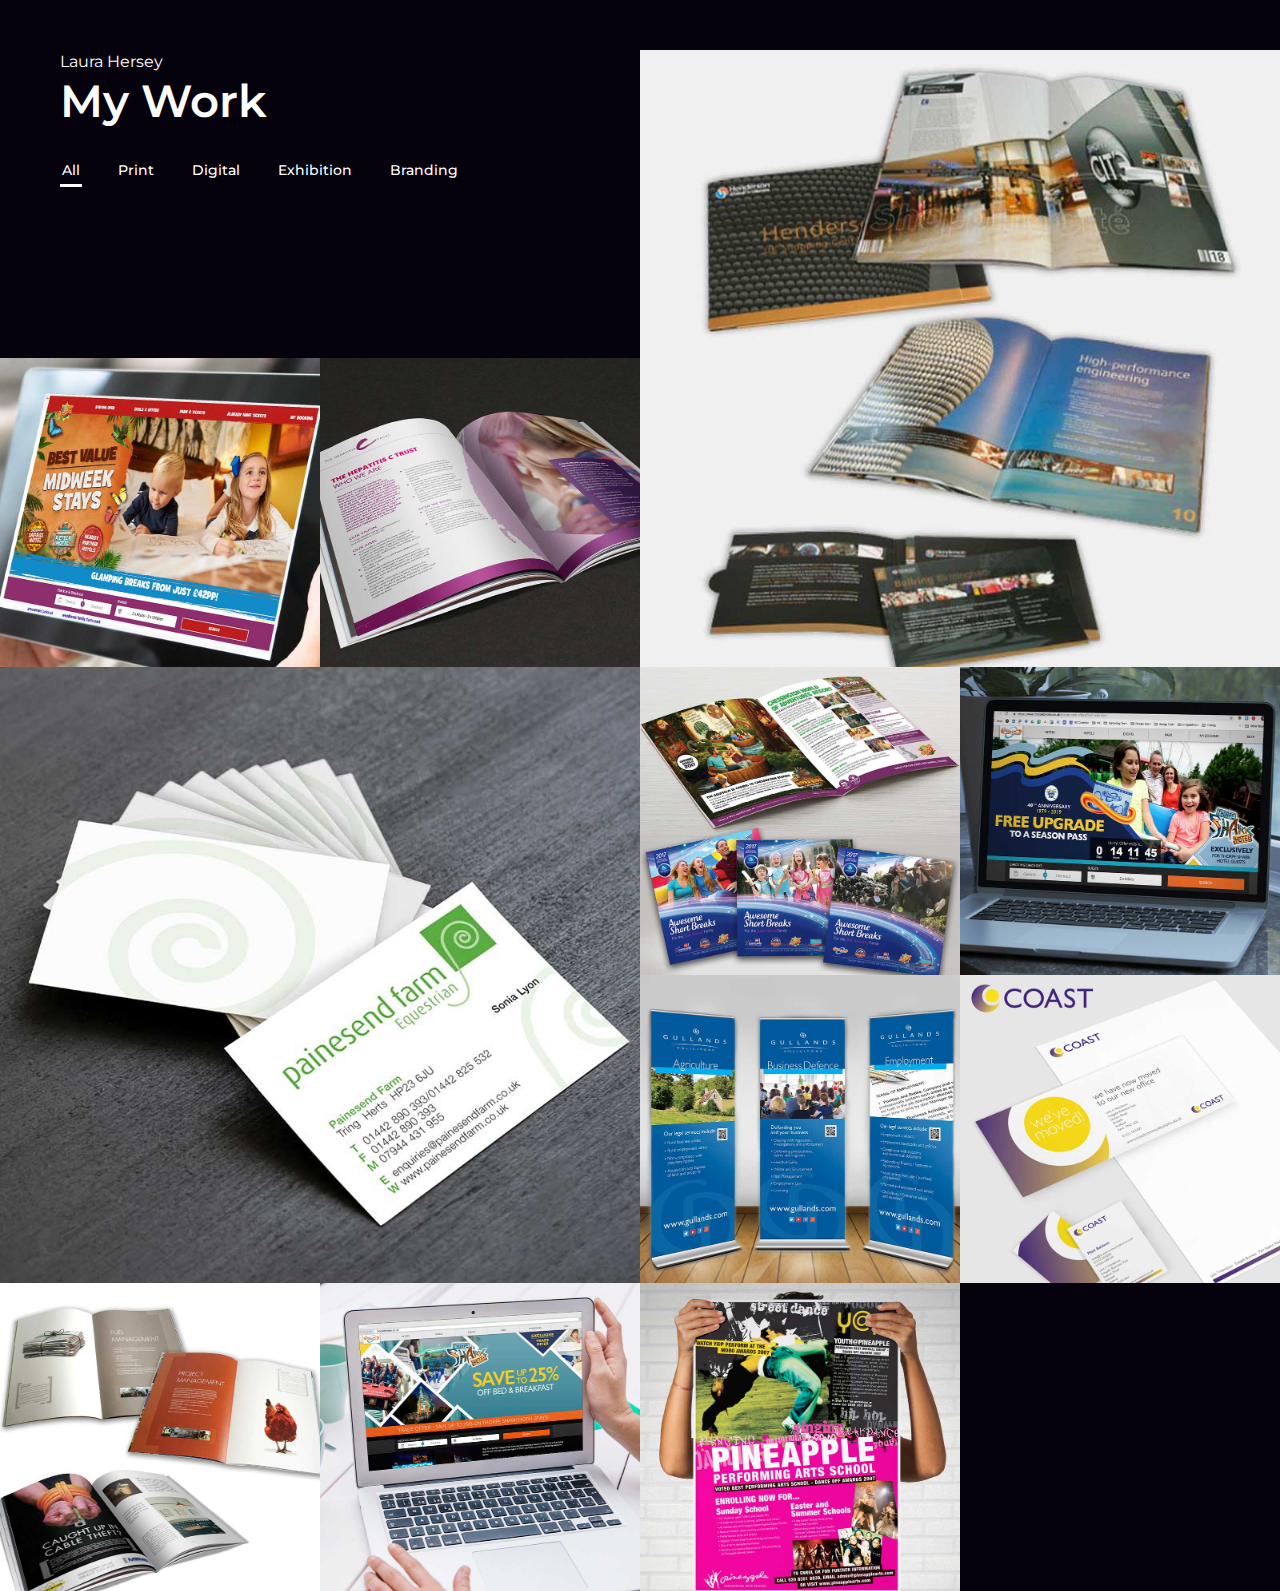
==== index.html @ e5aa2556 "Tidy" ====
<html lang="en">
  <head>
    <title>Laura Hersey</title>
    <meta charset="UTF-8">
    <meta name="description" content="Laura Hersey Porfolio HTML Template">
    <meta name="keywords" content="laura hersey, porfolio, html">
    <meta name="viewport" content="width=device-width, initial-scale=1.0">

    <link href="img/favicon.ico" rel="shortcut icon">

    <link href="https://fonts.googleapis.com/css?family=Montserrat:400,400i,500,500i,600,600i,700,700i" rel="stylesheet">

    <link rel="stylesheet" href="css/portfolio/bootstrap.min.css">
    <link rel="stylesheet" href="https://stackpath.bootstrapcdn.com/font-awesome/4.7.0/css/font-awesome.min.css">
    <link rel="stylesheet" href="css/portfolio/owl.carousel.min.css">
    <link rel="stylesheet" href="css/portfolio/fullpage.min.css">
    <link rel="stylesheet" href="css/portfolio/magnific-popup.css">

    <link rel="stylesheet" href="css/portfolio/style.css">
    <!--[if lt IE 9]>
        <script src="https://oss.maxcdn.com/html5shiv/3.7.2/html5shiv.min.js"></script>
        <script src="https://oss.maxcdn.com/respond/1.4.2/respond.min.js"></script>
      <![endif]-->
    <style type="text/css">
    @font-face {
      font-weight: 400;
      font-style:  normal;
      font-family: 'Inter-Loom';

      src: url('https://cdn.loom.com/assets/fonts/inter/Inter-UI-Regular.woff2') format('woff2');
    }
    @font-face {
      font-weight: 400;
      font-style:  italic;
      font-family: 'Inter-Loom';

      src: url('https://cdn.loom.com/assets/fonts/inter/Inter-UI-Italic.woff2') format('woff2');
    }

    @font-face {
      font-weight: 500;
      font-style:  normal;
      font-family: 'Inter-Loom';

      src: url('https://cdn.loom.com/assets/fonts/inter/Inter-UI-Medium.woff2') format('woff2');
    }
    @font-face {
      font-weight: 500;
      font-style:  italic;
      font-family: 'Inter-Loom';

      src: url('https://cdn.loom.com/assets/fonts/inter/Inter-UI-MediumItalic.woff2') format('woff2');
    }

    @font-face {
      font-weight: 700;
      font-style:  normal;
      font-family: 'Inter-Loom';

      src: url('https://cdn.loom.com/assets/fonts/inter/Inter-UI-Bold.woff2') format('woff2');
    }
    @font-face {
      font-weight: 700;
      font-style:  italic;
      font-family: 'Inter-Loom';

      src: url('https://cdn.loom.com/assets/fonts/inter/Inter-UI-BoldItalic.woff2') format('woff2');
    }

    @font-face {
      font-weight: 900;
      font-style:  normal;
      font-family: 'Inter-Loom';

      src: url('https://cdn.loom.com/assets/fonts/inter/Inter-UI-Black.woff2') format('woff2');
    }
    @font-face {
      font-weight: 900;
      font-style:  italic;
      font-family: 'Inter-Loom';

      src: url('https://cdn.loom.com/assets/fonts/inter/Inter-UI-BlackItalic.woff2') format('woff2');
    }</style>
  </head>
  <body class="home-page">
    <header class="header-section">
      <div class="header-warp">
      </div>
    </header>
  <section class="portfilio-page">
    <div class="portfolios-area" id="" style="min-height: 308.25px; position: relative; height: 1541.25px;">
      <div class="grid-sizer"></div>
      <div class="grid-item portfolio-item __big __wide" style="height: 308.25px; position: absolute; left: 0%; top: 0px;">
        <div class="portfolio-intro text-white">
          <span>Laura Hersey</span>
          <h2>My Work</h2>
            <ul class="portfolio-filter controls">
            <li class="control mixitup-control-active" data-filter="all">All</li>
            <li class="control" data-filter=".brochure">Print</li>
            <li class="control" data-filter=".digital">Digital</li>
            <li class="control" data-filter=".exhibition">Exhibition</li>
            <li class="control" data-filter=".branding">Branding</li>
          </ul>
        </div>
      </div>
      <span class="grid-item mix portfolio-item __big set-bg brochure" data-setbg="images/print-2.jpg" style="background-image: url('images/print-2.jpg'); height: 616.5px; position: absolute; left: 50%; top: 0px;"></span>
      <span class="grid-item mix portfolio-item set-bg digital" data-setbg="images/digital-1.jpg" style="background-image: url('images/digital-1.jpg'); height: 308.25px; position: absolute; left: 0%; top: 308.25px;"></span>
      <span class="grid-item mix portfolio-item set-bg print" data-setbg="images/print-4.jpg" style="background-image: url('images/print-4.jpg'); height: 308.25px; position: absolute; left: 25%; top: 308.25px;"></span>
      <span class="grid-item mix portfolio-item __big set-bg branding" data-setbg="images/branding-1.jpg" style="background-image: url('images/branding-1.jpg'); height: 616.5px; position: absolute; left: 0%; top: 616.5px;"></span>
      <span class="grid-item mix portfolio-item set-bg digital" data-setbg="images/digital-6.jpg" style="background-image: url('images/digital-6.jpg'); height: 308.25px; position: absolute; left: 25%; top: 1233px;"></span>
      <span class="grid-item mix portfolio-item set-bg brochure" data-setbg="images/print-1.jpg" style="background-image: url('images/print-1.jpg'); height: 308.25px; position: absolute; left: 50%; top: 616.5px;"></span>
      <span class="grid-item mix portfolio-item set-bg branding" data-setbg="images/branding-3.jpg" style="background-image: url('images/branding-3.jpg'); height: 308.25px; position: absolute; left: 75%; top: 924.75px;"></span>
      <span class="grid-item mix portfolio-item set-bg digital" data-setbg="images/digital-2.jpg" style="background-image: url('images/digital-2.jpg'); height: 308.25px; position: absolute; left: 75%; top: 616.5px;"></span>
      <span class="grid-item mix portfolio-item set-bg exhibition" data-setbg="images/exhibition-1.jpg" style="background-image: url('images/exhibition-1.jpg'); height: 308.25px; position: absolute; left: 50%; top: 924.75px;"></span>
      <span class="grid-item mix portfolio-item set-bg branding" data-setbg="images/branding-2.jpg" style="background-image: url('images/branding-2.jpg'); height: 308.25px; position: absolute; left: 75%; top: 924.75px;"></span>
      <span class="grid-item mix portfolio-item set-bg digital" data-setbg="images/digital-5.jpg" style="background-image: url('images/digital-5.jpg'); height: 308.25px; position: absolute; left: 25%; top: 1233px;"></span>
      <span class="grid-item mix portfolio-item set-bg brochure" data-setbg="images/print-3.jpg" style="background-image: url('images/print-3.jpg'); height: 308.25px; position: absolute; left: 0%; top: 1233px;"></span>
      <span class="grid-item mix portfolio-item set-bg digital" data-setbg="images/digital-3.jpg" style="background-image: url('images/digital-3.jpg'); height: 308.25px; position: absolute; left: 25%; top: 1233px;"></span>
      <span class="grid-item mix portfolio-item set-bg exhibition" data-setbg="images/exhibition-2.jpg" style="background-image: url('images/exhibition-2.jpg'); height: 308.25px; position: absolute; left: 50%; top: 1233px;"></span>
      <span class="grid-item mix portfolio-item set-bg digital" data-setbg="images/digital-4.jpg" style="background-image: url('images/digital-4.jpg'); height: 308.25px; position: absolute; left: 25%; top: 1233px;"></span>
    </div>
  </section>
  <script
    src="https://code.jquery.com/jquery-3.4.1.min.js"
    integrity="sha256-CSXorXvZcTkaix6Yvo6HppcZGetbYMGWSFlBw8HfCJo="
    crossorigin="anonymous"></script>
  <script src="js/portfolio/owl.carousel.min.js" type="text/javascript"></script>
  <script src="js/portfolio/mixitup.min.js" type="text/javascript"></script>
  <script src="js/portfolio/masonry.pkgd.min.js" type="text/javascript"></script>
  <script src="js/portfolio/fullpage.min.js" type="text/javascript"></script>
  <script src="js/portfolio/main.js" type="text/javascript"></script>
  </body>
</html>
---- css/portfolio/style.css ----
@font-face {
    font-family: bickhamscriptpro-regular;
    src: url(../fonts/BickhamScriptPro-Regular.woff) format("woff"),url(../fonts/BickhamScriptPro-Regular.woff2) format("woff2");
    font-weight: 400;
    font-style: normal
}

footer {
    background-color: #999999;
}

html,body {
    height: 100%;
    font-family: montserrat,sans-serif;
    -webkit-font-smoothing: antialiased;
    font-smoothing: antialiased
}

h1,h2,h3,h4,h5,h6 {
    margin: 0;
    color: #111;
    font-weight: 600
}

h1 {
    font-size: 70px
}

h2 {
    font-size: 36px
}

h3 {
    font-size: 30px
}

h4 {
    font-size: 24px
}

h5 {
    font-size: 18px
}

h6 {
    font-size: 16px
}

p {
    font-size: 14px;
    color: #585858;
    line-height: 2
}

img {
    max-width: 100%
}

input:focus,select:focus,button:focus,textarea:focus {
    outline: none
}

a:hover,a:focus {
    text-decoration: none;
    outline: none
}

ul,ol {
    padding: 0;
    margin: 0
}

.section-title {
    text-align: center
}

.section-title h2 {
    font-size: 36px
}

.sp-container {
    max-width: 1464px;
    margin: 0 auto;
    width: 100%
}

.set-bg {
    background-repeat: no-repeat;
    background-size: cover;
    background-position: top center
}

.spad {
    padding-top: 105px;
    padding-bottom: 105px
}

.text-white h1,.text-white h2,.text-white h3,.text-white h4,.text-white h5,.text-white h6,.text-white p,.text-white span,.text-white li,.text-white a {
    color: #fff
}

.site-btn {
    display: inline-block;
    border: none;
    font-size: 14px;
    font-weight: 600;
    min-width: 186px;
    text-transform: uppercase;
    background: 0 0;
    color: #fff;
    line-height: normal;
    cursor: pointer;
    text-align: center;
    position: relative
}

.site-btn:after,.site-btn:before {
    position: absolute;
    content: "";
    width: 15px;
    height: 14px
}

.site-btn:before {
    border-top: 2px solid #fff;
    border-left: 2px solid #fff;
    left: 0;
    top: 0
}

.site-btn:after {
    border-top: 2px solid #fff;
    border-right: 2px solid #fff;
    right: 0;
    top: 0
}

.site-btn span {
    display: block;
    padding: 23px 45px
}

.site-btn span:after,.site-btn span:before {
    position: absolute;
    content: "";
    width: 15px;
    height: 14px
}

.site-btn span:before {
    border-bottom: 2px solid #fff;
    border-left: 2px solid #fff;
    left: 0;
    bottom: 0
}

.site-btn span:after {
    border-bottom: 2px solid #fff;
    border-right: 2px solid #fff;
    right: 0;
    bottom: 0
}

.site-btn.sb-dark {
    color: #000
}

.site-btn.sb-dark:before {
    border-top: 2px solid #000;
    border-left: 2px solid #000
}

.site-btn.sb-dark:after {
    border-top: 2px solid #000;
    border-right: 2px solid #000
}

.site-btn.sb-dark span:before {
    border-bottom: 2px solid #000;
    border-left: 2px solid #000
}

.site-btn.sb-dark span:after {
    border-bottom: 2px solid #000;
    border-right: 2px solid #000
}

#preloder {
    position: fixed;
    width: 100%;
    height: 100%;
    top: 0;
    left: 0;
    z-index: 999999;
    background: #000
}

.loader {
    width: 40px;
    height: 40px;
    position: absolute;
    top: 50%;
    left: 50%;
    margin-top: -13px;
    margin-left: -13px;
    border-radius: 60px;
    animation: loader .8s linear infinite;
    -webkit-animation: loader .8s linear infinite
}

@keyframes loader {
    0% {
        -webkit-transform: rotate(0deg);
        transform: rotate(0deg);
        border: 4px solid #f44336;
        border-left-color: transparent
    }

    50% {
        -webkit-transform: rotate(180deg);
        transform: rotate(180deg);
        border: 4px solid #673ab7;
        border-left-color: transparent
    }

    100% {
        -webkit-transform: rotate(360deg);
        transform: rotate(360deg);
        border: 4px solid #f44336;
        border-left-color: transparent
    }
}

@-webkit-keyframes loader {
    0% {
        -webkit-transform: rotate(0deg);
        border: 4px solid #f44336;
        border-left-color: transparent
    }

    50% {
        -webkit-transform: rotate(180deg);
        border: 4px solid #673ab7;
        border-left-color: transparent
    }

    100% {
        -webkit-transform: rotate(360deg);
        border: 4px solid #f44336;
        border-left-color: transparent
    }
}

#fp-nav.fp-right {
    right: 100px
}

#fp-nav ul li {
    margin: 16px
}

#fp-nav ul li a span {
    width: 14px!important;
    height: 14px!important;
    background: 0 0;
    border: 1px solid #565656;
    margin: 0!important
}

#fp-nav ul li a.active span,#fp-nav ul li:hover a.active span {
    width: 14px;
    height: 14px;
    border: 1px solid #020202;
    background: #020202
}

.home-page.fp-viewing-0 #fp-nav {
    display: none!important
}

.home-page.fp-viewing-1 #fp-nav ul li a span,.home-page.fp-viewing-3 #fp-nav ul li a span {
    border: 1px solid #fff
}

.home-page.fp-viewing-1 #fp-nav ul li a.active span,.home-page.fp-viewing-1 #fp-nav ul li:hover a.active span,.home-page.fp-viewing-3 #fp-nav ul li a.active span,.home-page.fp-viewing-3 #fp-nav ul li:hover a.active span {
    border: 1px solid #fff;
    background: #fff
}

.home-page-two.fp-viewing-0 #fp-nav ul li a span,.home-page-two.fp-viewing-2 #fp-nav ul li a span {
    border: 1px solid #fff
}

.home-page-two.fp-viewing-0 #fp-nav ul li a.active span,.home-page-two.fp-viewing-0 #fp-nav ul li:hover a.active span,.home-page-two.fp-viewing-2 #fp-nav ul li a.active span,.home-page-two.fp-viewing-2 #fp-nav ul li:hover a.active span {
    border: 1px solid #fff;
    background: #fff
}

.header-section {
    position: absolute;
    width: 100%;
    left: 0;
    top: 0;
    padding: 0 15px;
    z-index: 999
}

.header-warp {
    padding-top: 35px;
    max-width: 1464px;
    margin: 0 auto
}

.site-logo {
    display: inline-block;
    float: left
}

.header-social {
    float: right
}

.header-social a {
    display: inline-block;
    color: #fff;
    margin-left: 35px;
    padding: 9px 0
}

.nav-switch {
    display: none
}

.main-menu {
    list-style: none;
    float: right;
    padding-right: 220px
}

.main-menu li {
    display: inline-block
}

.main-menu li a {
    display: block;
    font-size: 16px;
    color: #fff;
    margin-right: 60px;
    padding: 9px 0
}

.main-menu li:last-child a {
    margin-right: 0
}

.header-default-bg {
    padding-bottom: 27px;
    position: relative;
    overflow: hidden
}

.hs-item {
    height: 919px;
    display: -webkit-box;
    display: -ms-flexbox;
    display: flex;
    -webkit-box-align: center;
    -ms-flex-align: center;
    align-items: center;
    -webkit-box-pack: center;
    -ms-flex-pack: center;
    justify-content: center;
    text-align: center
}

.hs-item h1 {
    font-size: 36px;
    font-family: bickhamscriptpro-regular;
    font-weight: 400;
    line-height: .1
}

.hs-item h2 {
    font-size: 60px;
    margin-bottom: 40px
}

.hero-slider.owl-carousel .owl-nav {
    position: absolute;
    top: 50%;
    margin-top: -12px;
    right: 52px
}

.slide-num-holder {
    position: absolute;
    top: 50%;
    right: 101px;
    z-index: 99;
    color: #fff;
    font-weight: 500;
    margin-top: -10px;
    font-size: 16px
}

.down-sign {
    width: 60px;
    position: absolute;
    bottom: 37px;
    left: calc(50% - 30px);
    z-index: 99;
    text-align: center
}

.down-sign h6 {
    font-size: 10px;
    font-weight: 500;
    text-transform: uppercase;
    color: #fff;
    margin-bottom: 10px
}

.contact-link {
    position: absolute;
    left: 42px;
    bottom: 40px;
    z-index: 99
}

.contact-link:after {
    position: absolute;
    content: "";
    height: 135px;
    width: 1px;
    left: 50%;
    top: 50px;
    background: #fff
}

.contact-link p {
    font-size: 10px;
    text-transform: uppercase;
    color: #fff;
    font-weight: 500;
    -webkit-transform: rotate(90deg);
    transform: rotate(90deg);
    margin-bottom: 180px
}

.contact-link img {
    width: 71px;
    height: 71px;
    border-radius: 50%
}

.about-section {
    padding-left: 227px
}

.about-content-warp {
    max-width: 470px
}

.about-content-warp h2 {
    font-size: 48px;
    font-weight: 500;
    margin-bottom: 20px
}

.about-content-warp p {
    margin-bottom: 40px
}

.about-content-warp.text-white p {
    opacity: .5
}

.banner-section {
    background-color: #888888;
    padding: 111px 0
}

.banner-section h2 {
    display: inline-block;
    padding-bottom: 10px;
    padding-top: 8px;
    font-size: 30px;
    font-weight: 500;
    color: #fff;
    text-transform: uppercase;
    letter-spacing: 2px;
    border-bottom: 1px solid #fff
}

.footer-section {
    padding: 116px 0 130px
}

.footer-about {
    max-width: 470px
}

.footer-about img {
    margin-bottom: 35px
}

.footer-about p {
    color: #fff;
    opacity: .25
}

.footer-info {
    padding-top: 27px
}

.footer-info h6 {
    color: #fff;
    text-transform: uppercase;
    margin-bottom: 27px;
    font-weight: 500;
    letter-spacing: 3px
}

.footer-info ul {
    list-style: none
}

.footer-info ul li {
    color: #fff;
    opacity: .25;
    font-size: 14px;
    text-transform: uppercase;
    margin-bottom: 15px
}

.hero-section-2 {
    height: 920px;
    padding: 0 150px
}

.hero-content {
    max-width: 585px
}

.hero-content h2 {
    font-size: 60px;
    font-weight: 600;
    margin-bottom: 40px
}

.hero-content p {
    font-weight: 500;
    font-size: 14px;
    opacity: .5;
    margin-bottom: 55px
}

.testimonial-content {
    text-align: center;
    padding: 80px 15px
}

.testimonial-content h2 {
    font-size: 48px;
    font-weight: 500;
    margin-bottom: 55px
}

.testimonial-content p {
    font-size: 18px;
    color: #000;
    opacity: .5;
    font-style: italic;
    margin-bottom: 50px
}

.testimonial-content .testi-avatar {
    width: 58px;
    height: 58px;
    border-radius: 50%;
    margin-bottom: 30px
}

.testimonial-content h6 {
    font-size: 14px;
    font-style: italic;
    color: #000;
    margin-bottom: 100px
}

.testimonial-content h6 span {
    color: #a2a2a2
}

.sp-about-section {
    padding: 80px 15px
}

.sp-about-section .sp-about-content {
    margin-bottom: 110px
}

.sp-about-section .sp-about-content h2 {
    font-size: 48px;
    padding-top: 5px;
    margin-bottom: 40px
}

.sp-about-section .sp-about-content p {
    color: #fff;
    opacity: .5
}

.sp-about-section .sp-about-text {
    padding-top: 50px;
    padding-right: 50px;
    padding-left: 70px
}

.fact-item h2 {
    font-size: 72px;
    font-weight: 500;
    color: #fff
}

.fact-item p {
    font-size: 24px;
    color: #fff;
    line-height: normal
}

.portfilio-page {
    padding-top: 50px;
    background: #05020d;
    z-index: 1;
    position: relative
}

.portfolios-area {
    display: block
}

.portfolio-item {
    width: 25%;
    float: left
}

.portfolio-item.__big {
    width: 50%
}

.grid-sizer {
    width: 25%
}

.portfolio-intro {
    padding-left: 60px
}

.portfolio-intro h2 {
    font-size: 60px;
    font-weight: 600;
    margin-bottom: 85px
}

.portfolio-intro .portfolio-filter {
    list-style: none
}

.portfolio-intro .portfolio-filter li {
    display: inline-block;
    font-size: 14px;
    font-weight: 500;
    margin-right: 55px;
    padding: 0 2px 3px;
    cursor: pointer;
    margin-bottom: 20px
}

.portfolio-intro .portfolio-filter li.mixitup-control-active {
    border-bottom: 3px solid #fff
}

.portfolio-next-btn {
    display: -webkit-box;
    display: -ms-flexbox;
    display: flex;
    -webkit-box-pack: center;
    -ms-flex-pack: center;
    justify-content: center;
    -webkit-box-align: center;
    -ms-flex-align: center;
    align-items: center
}

.portfolio-next-btn h3 {
    font-weight: 500;
    color: #fff
}

.portfilio-single {
    height: 918px;
    padding: 270px 30px 0
}

.portfolio-single-content {
    max-width: 590px
}

.portfolio-single-content span {
    font-size: 14px;
    font-weight: 500
}

.portfolio-single-content h2 {
    font-size: 72px;
    font-weight: 600;
    margin-bottom: 30px
}

.portfolio-single-content p {
    opacity: .5;
    margin-bottom: 30px
}

.portfolio-single-content ul {
    list-style: none;
    padding-top: 20px
}

.portfolio-single-content ul li {
    color: #000;
    font-size: 14px;
    color: #fff;
    margin-bottom: 15px
}

.portfolio-single-content ul li h6 {
    font-size: 14px;
    width: 63px;
    display: inline-block
}

.portfolio-single-content ul li span {
    opacity: .5
}

.portfolio-slider-warp {
    position: relative
}

.portfolio-slider-warp .owl-carousel .owl-nav {
    position: absolute;
    top: 50%;
    margin-top: -12px;
    right: 52px
}

.portfolio-slider-warp .slide-num-holder {
    position: absolute;
    top: 50%;
    right: 101px;
    z-index: 99;
    color: #fff;
    font-weight: 500;
    margin-top: -10px;
    font-size: 16px
}

.portfolio-slider-warp .center img {
    border: 2px solid #fff
}

.blog-page {
    padding-top: 120px;
    padding-bottom: 107px
}

.blog-item {
    margin-bottom: 58px
}

.blog-thumb {
    position: relative;
    margin-bottom: 35px
}

.blog-date {
    position: absolute;
    width: 163px;
    height: 47px;
    top: 36px;
    left: -65px;
    text-align: center;
    padding-top: 12px;
    font-size: 12px;
    color: #fff;
    font-weight: 500;
    background: #1a1420;
    border: 2px solid #fff
}

.blog-content h3 {
    margin-bottom: 15px
}

.blog-content p {
    color: #000;
    opacity: .5;
    font-weight: 500;
    margin-bottom: 25px
}

.blog-metas {
    margin-bottom: 30px
}

.blog-metas .blog-meta {
    display: inline-block;
    margin-right: 13px;
    padding-right: 13px;
    font-size: 12px;
    color: #565656;
    font-weight: 50;
    position: relative
}

.blog-metas .blog-meta:after {
    position: absolute;
    content: "|";
    right: -1px;
    top: 0;
    font-size: 12px
}

.blog-metas .blog-meta:last-child {
    margin-right: 0;
    padding-right: 0
}

.blog-metas .blog-meta:last-child:after {
    display: none
}

.sb-widget {
    margin-bottom: 55px
}

.sb-widget .sb-title {
    font-weight: 600;
    font-size: 18px;
    margin-bottom: 30px
}

.sb-widget .sb-search input {
    width: 100%;
    height: 34px;
    border: none;
    font-size: 12px;
    padding: 10px 22px;
    border-bottom: 2px solid #1a1624;
    background: #f7f6fa
}

.sb-widget ul {
    list-style: none
}

.sb-widget ul li {
    margin-bottom: 10px
}

.sb-widget ul li a {
    font-size: 14px;
    color: #000;
    opacity: .5;
    font-weight: 500
}

.sb-latest-post {
    padding-top: 15px
}

.sb-latest-post .sbl-item {
    margin-top: 25px
}

.sb-latest-post img {
    margin-bottom: 20px
}

.sb-latest-post span {
    font-size: 12px;
    font-weight: 600
}

.sb-latest-post h4 {
    font-size: 18px;
    padding-top: 2px;
    padding-bottom: 3px
}

.sb-latest-post p {
    font-size: 14px;
    color: #000;
    opacity: .5
}

.site-pagination {
    padding-top: 50px
}

.site-pagination a {
    display: -webkit-inline-box;
    display: -ms-inline-flexbox;
    display: inline-flex;
    height: 37px;
    min-width: 37px;
    -webkit-box-align: center;
    -ms-flex-align: center;
    align-items: center;
    -webkit-box-pack: center;
    -ms-flex-pack: center;
    justify-content: center;
    color: #b7b7b7;
    font-size: 14px
}

.site-pagination .active {
    color: #020202;
    border: 2px solid #1b1c2e
}

.contact-page {
    padding-left: 15px;
    padding-right: 15px;
    padding-top: 235px;
    padding-bottom: 120px
}

.contact-text h2 {
    font-size: 48px;
    font-weight: 500;
    margin-bottom: 30px
}

.contact-text p {
    opacity: .5;
    margin-bottom: 50px
}

.contact-text ul {
    list-style: none
}

.contact-text ul li {
    font-size: 15px;
    font-weight: 500;
    margin-bottom: 18px
}

.contact-text ul li h6 {
    font-size: 15px;
    font-weight: 500;
    display: inline-block;
    width: 83px
}

.contact-form input,.contact-form textarea {
    width: 100%;
    border: none;
    font-size: 12px;
    color: #fff;
    padding-bottom: 22px;
    margin-bottom: 25px;
    font-weight: 500;
    border-bottom: 1px solid #fff;
    background: 0 0
}

.contact-form textarea {
    height: 220px;
    margin-bottom: 50px
}

.newsletter-section {
    padding-top: 105px;
    padding-bottom: 95px
}

.newsletter-section h3 {
    color: #fff;
    font-weight: 500;
    text-transform: uppercase;
    padding: 30px 0
}

.newsletter-form input {
    width: calc(100% - 240px);
    border: none;
    font-size: 14px;
    color: #fff;
    padding-bottom: 22px;
    margin-bottom: 25px;
    font-weight: 500;
    border-bottom: 2px solid #fff;
    background: 0 0;
    margin-right: 45px
}

@media(min-width: 1200px) {
    .container {
        max-width:1175px
    }
}

@media(max-width: 1300px) {
    .main-menu {
        padding-right:80px
    }

    .portfolio-intro h2 {
        font-size: 45px;
        margin-bottom: 30px
    }

    .portfolio-intro .portfolio-filter li {
        margin-right: 30px
    }

    .blog-date {
        left: -15px
    }
}

@media only screen and (min-width: 992px) and (max-width:1199px) {
    .main-menu li a {
        margin-right:25px
    }

    .header-social a {
        margin-left: 20px
    }

    .banner-section h2 {
        font-size: 27px
    }

    .about-section {
        padding-left: 150px
    }

    .sp-about-section .sp-about-content h2 {
        font-size: 30px
    }
}

@media only screen and (min-width: 768px) and (max-width:991px) {
    .header-warp {
        text-align:center
    }

    .site-logo {
        float: none;
        display: inline-block;
        margin-bottom: 20px
    }

    .header-social,.main-menu {
        float: none;
        margin-right: 0;
        padding-right: 0
    }

    .main-menu li a {
        margin-right: 30px
    }

    .header-social a {
        margin-left: 25px
    }

    .header-social a:first-child {
        margin-left: 0
    }

    .about-section {
        padding-left: 120px
    }

    .banner-section h2 {
        font-size: 27px;
        margin-bottom: 50px
    }

    .sp-about-section .sp-about-text {
        padding-left: 0
    }

    .grid-item.portfolio-item.__big.__wide {
        height: auto!important;
        padding-bottom: 50px
    }

    .portfolio-item {
        width: 50%
    }

    .portfolio-item.__big {
        width: 100%
    }

    .sidebar {
        padding-top: 50px
    }

    .contact-page {
        padding: 230px 80px 120px
    }

    .contact-form {
        padding-top: 80px
    }
}

@media only screen and (max-width: 767px) {
    .header-warp {
        text-align:center
    }

    .site-logo {
        float: none;
        display: inline-block;
        margin-bottom: 20px
    }

    .header-social,.main-menu {
        float: none;
        margin-right: 0;
        padding-right: 0
    }

    .header-social a {
        margin-left: 25px
    }

    .header-social a:first-child {
        margin-left: 0
    }

    .nav-switch {
        display: inline-block;
        color: #fff;
        width: 40px;
        height: 40px;
        font-size: 22px;
        border: 1px solid #8c8c8c;
        border-radius: 50%;
        padding-top: 3px;
        cursor: pointer
    }

    .header-default-bg {
        overflow: visible
    }

    .header-default-bg .main-menu {
        top: 100%
    }

    .main-menu {
        display: none;
        background: #fff;
        width: calc(100% - 30px);
        position: absolute;
        top: calc(100% + 10px);
        left: 15px;
        padding-right: 0;
        -webkit-box-shadow: 0 14px 40px rgba(0,0,0,.35);
        box-shadow: 0 14px 40px rgba(0,0,0,.35)
    }

    .main-menu li {
        display: block
    }

    .main-menu li a {
        display: block;
        font-size: 16px;
        color: #141325;
        margin-right: 0;
        padding: 14px 23px;
        font-weight: 500;
        text-align: left;
        border-bottom: 1px solid #f1f1f1
    }

    .contact-link {
        display: none
    }

    .hs-item {
        padding-top: 300px;
        padding-bottom: 200px;
        height: auto
    }

    .hs-item h1 {
        font-size: 22px
    }

    .hs-item h2 {
        font-size: 34px;
        padding-top: 10px;
        margin-bottom: 20px
    }

    .home-page .slide-num-holder,.home-page .hero-slider.owl-carousel .owl-nav {
        top: 40%
    }

    .home-page .slide-num-holder {
        right: 70px
    }

    .home-page .hero-slider.owl-carousel .owl-nav {
        right: 15px
    }

    .about-section {
        padding: 80px 20px
    }

    .about-two {
        background-position: left 20% center
    }

    .banner-section h2 {
        font-size: 27px;
        margin-bottom: 50px
    }

    .hero-section-2 {
        height: auto;
        padding: 230px 30px 200px
    }

    .hero-section-2 .hero-content h2 {
        font-size: 35px
    }

    .testimonial-content h2 {
        font-size: 30px
    }

    .sp-about-section .sp-about-text {
        padding-left: 0
    }

    .fact-item {
        margin-bottom: 40px
    }

    .grid-item.portfolio-item.__big.__wide {
        height: auto!important;
        padding-bottom: 50px
    }

    .portfolio-item {
        width: 50%
    }

    .portfolio-item.__big {
        width: 100%
    }

    .portfilio-single {
        height: auto;
        padding-bottom: 80px
    }

    .portfilio-single .portfolio-single-content h2 {
        font-size: 35px
    }
}

@media only screen and (max-width: 479px) {
    .portfolio-intro {
        padding:0 15px 80px
    }

    .portfolio-item {
        width: 100%
    }

    .newsletter-form input {
        width: 100%;
        margin-bottom: 30px;
        margin-right: 0
    }

    .portfolio-slider-warp .center img {
        border: none
    }

    .contact-text h2,.portfolio-intro h2 {
        font-size: 35px;
        font-size: 30px
    }
}
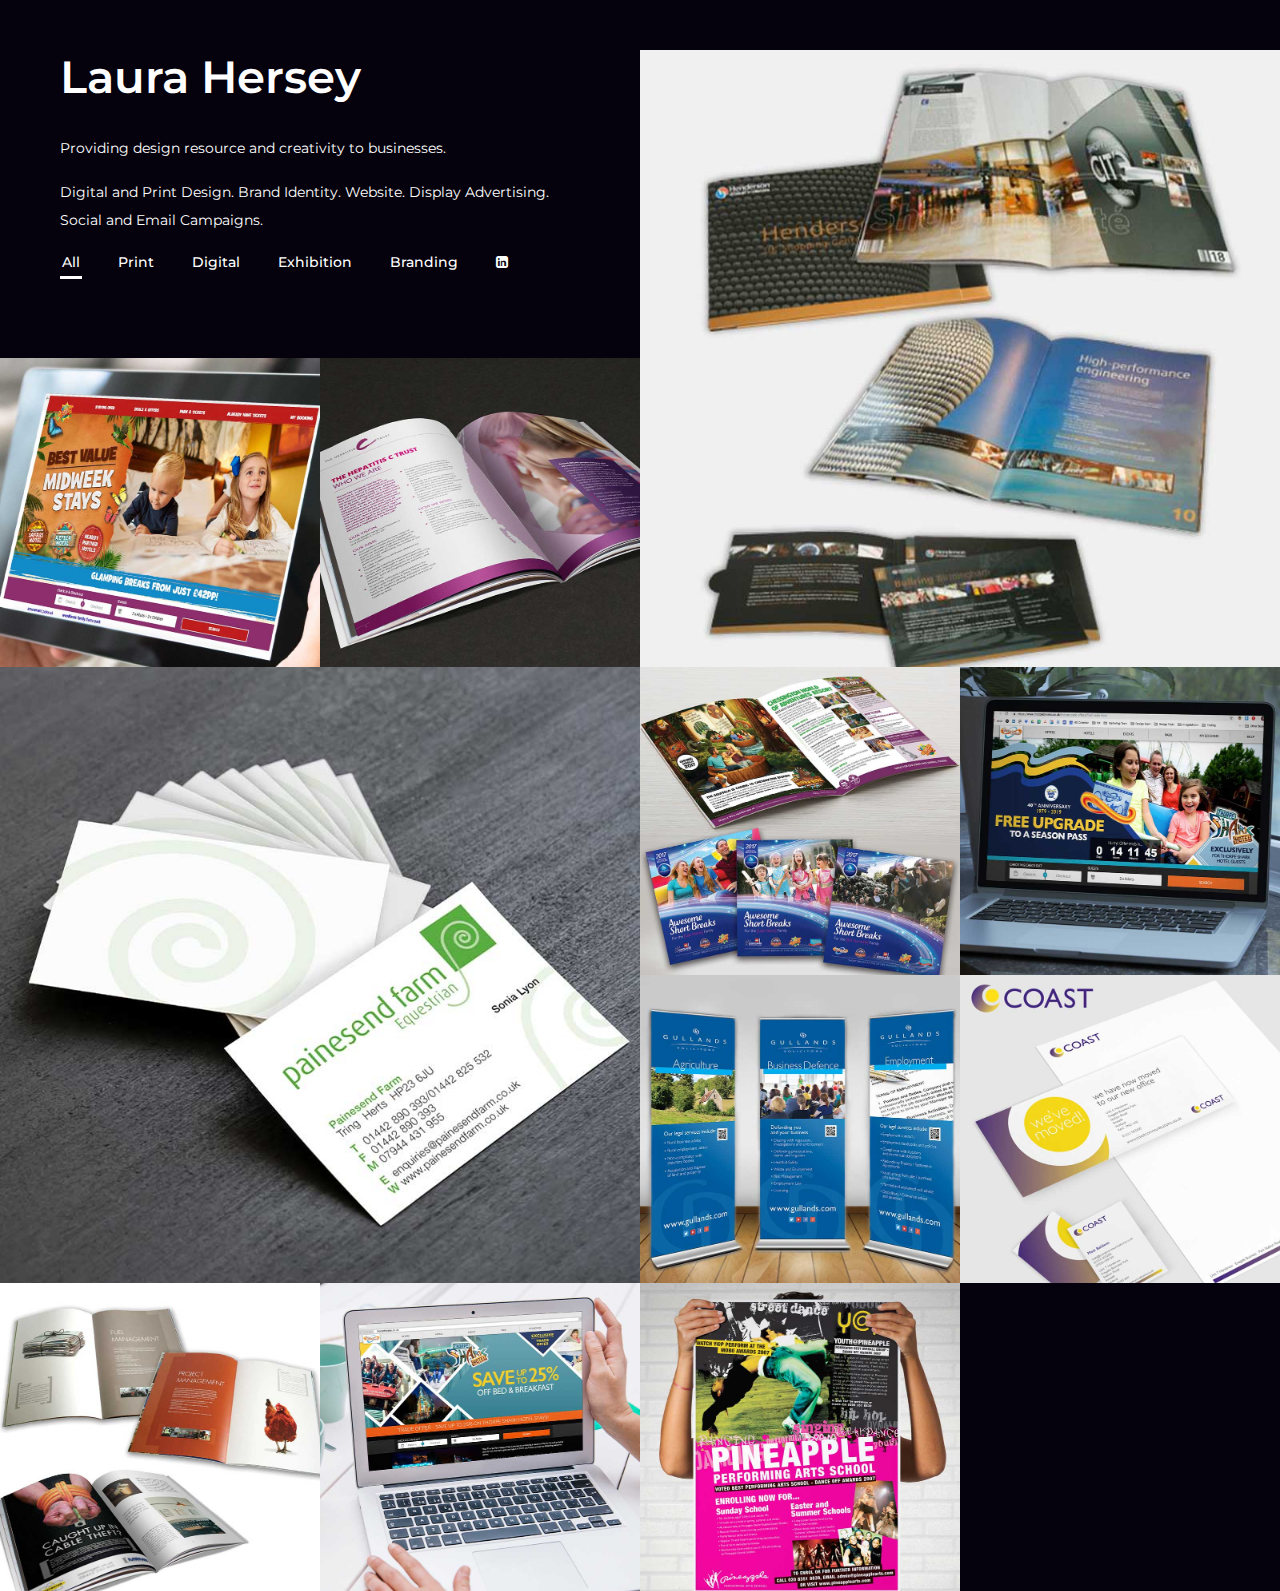
==== commit 01471a53: "Add bio and twek padding" ====
--- a/index.html
+++ b/index.html
@@ -92,14 +92,16 @@
       <div class="grid-sizer"></div>
       <div class="grid-item portfolio-item __big __wide" style="height: 308.25px; position: absolute; left: 0%; top: 0px;">
         <div class="portfolio-intro text-white">
-          <span>Laura Hersey</span>
-          <h2>My Work</h2>
+          <h2>Laura Hersey</h2>
+          <p>Providing design resource and creativity to businesses.</p>
+          <p>Digital and Print Design. Brand Identity. Website. Display Advertising. Social and Email Campaigns.</p>
             <ul class="portfolio-filter controls">
             <li class="control mixitup-control-active" data-filter="all">All</li>
             <li class="control" data-filter=".brochure">Print</li>
             <li class="control" data-filter=".digital">Digital</li>
             <li class="control" data-filter=".exhibition">Exhibition</li>
             <li class="control" data-filter=".branding">Branding</li>
+            <li><a href="https://www.linkedin.com/in/laurahersey/"><i class="fa fa-linkedin-square"></i></a></li>
           </ul>
         </div>
       </div>
--- a/css/portfolio/style.css
+++ b/css/portfolio/style.css
@@ -654,7 +654,7 @@
 }
 
 .portfolio-intro {
-    padding-left: 60px
+    padding: 0 60px 0
 }
 
 .portfolio-intro h2 {
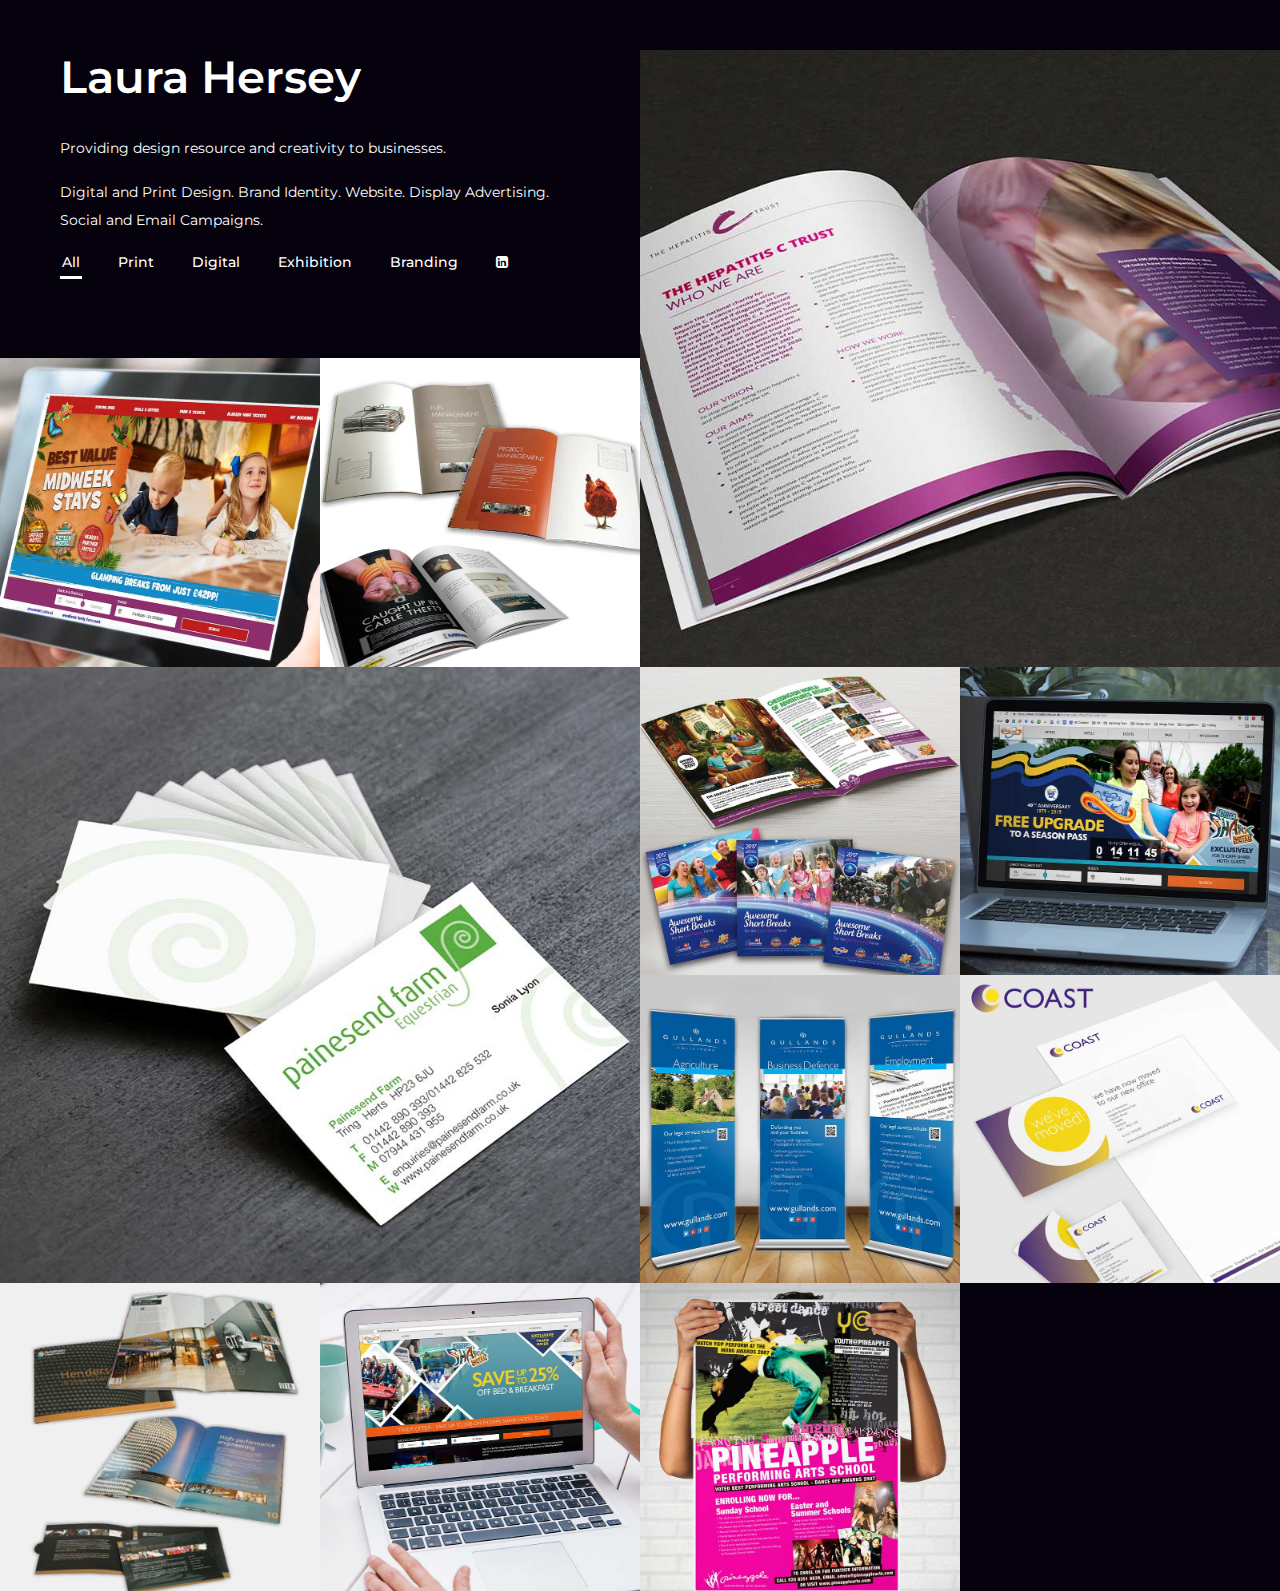
==== commit 4c90380f: "Move brochures around" ====
--- a/index.html
+++ b/index.html
@@ -105,9 +105,9 @@
           </ul>
         </div>
       </div>
-      <span class="grid-item mix portfolio-item __big set-bg brochure" data-setbg="images/print-2.jpg" style="background-image: url('images/print-2.jpg'); height: 616.5px; position: absolute; left: 50%; top: 0px;"></span>
+      <span class="grid-item mix portfolio-item __big set-bg brochure" data-setbg="images/print-4.jpg" style="background-image: url('images/print-4.jpg'); height: 616.5px; position: absolute; left: 50%; top: 0px;"></span>
       <span class="grid-item mix portfolio-item set-bg digital" data-setbg="images/digital-1.jpg" style="background-image: url('images/digital-1.jpg'); height: 308.25px; position: absolute; left: 0%; top: 308.25px;"></span>
-      <span class="grid-item mix portfolio-item set-bg print" data-setbg="images/print-4.jpg" style="background-image: url('images/print-4.jpg'); height: 308.25px; position: absolute; left: 25%; top: 308.25px;"></span>
+      <span class="grid-item mix portfolio-item set-bg brochure" data-setbg="images/print-3.jpg" style="background-image: url('images/print-3.jpg'); height: 308.25px; position: absolute; left: 25%; top: 308.25px;"></span>
       <span class="grid-item mix portfolio-item __big set-bg branding" data-setbg="images/branding-1.jpg" style="background-image: url('images/branding-1.jpg'); height: 616.5px; position: absolute; left: 0%; top: 616.5px;"></span>
       <span class="grid-item mix portfolio-item set-bg digital" data-setbg="images/digital-6.jpg" style="background-image: url('images/digital-6.jpg'); height: 308.25px; position: absolute; left: 25%; top: 1233px;"></span>
       <span class="grid-item mix portfolio-item set-bg brochure" data-setbg="images/print-1.jpg" style="background-image: url('images/print-1.jpg'); height: 308.25px; position: absolute; left: 50%; top: 616.5px;"></span>
@@ -116,7 +116,7 @@
       <span class="grid-item mix portfolio-item set-bg exhibition" data-setbg="images/exhibition-1.jpg" style="background-image: url('images/exhibition-1.jpg'); height: 308.25px; position: absolute; left: 50%; top: 924.75px;"></span>
       <span class="grid-item mix portfolio-item set-bg branding" data-setbg="images/branding-2.jpg" style="background-image: url('images/branding-2.jpg'); height: 308.25px; position: absolute; left: 75%; top: 924.75px;"></span>
       <span class="grid-item mix portfolio-item set-bg digital" data-setbg="images/digital-5.jpg" style="background-image: url('images/digital-5.jpg'); height: 308.25px; position: absolute; left: 25%; top: 1233px;"></span>
-      <span class="grid-item mix portfolio-item set-bg brochure" data-setbg="images/print-3.jpg" style="background-image: url('images/print-3.jpg'); height: 308.25px; position: absolute; left: 0%; top: 1233px;"></span>
+      <span class="grid-item mix portfolio-item set-bg brochure" data-setbg="images/print-2.jpg" style="background-image: url('images/print-2.jpg'); height: 308.25px; position: absolute; left: 0%; top: 1233px;"></span>
       <span class="grid-item mix portfolio-item set-bg digital" data-setbg="images/digital-3.jpg" style="background-image: url('images/digital-3.jpg'); height: 308.25px; position: absolute; left: 25%; top: 1233px;"></span>
       <span class="grid-item mix portfolio-item set-bg exhibition" data-setbg="images/exhibition-2.jpg" style="background-image: url('images/exhibition-2.jpg'); height: 308.25px; position: absolute; left: 50%; top: 1233px;"></span>
       <span class="grid-item mix portfolio-item set-bg digital" data-setbg="images/digital-4.jpg" style="background-image: url('images/digital-4.jpg'); height: 308.25px; position: absolute; left: 25%; top: 1233px;"></span>
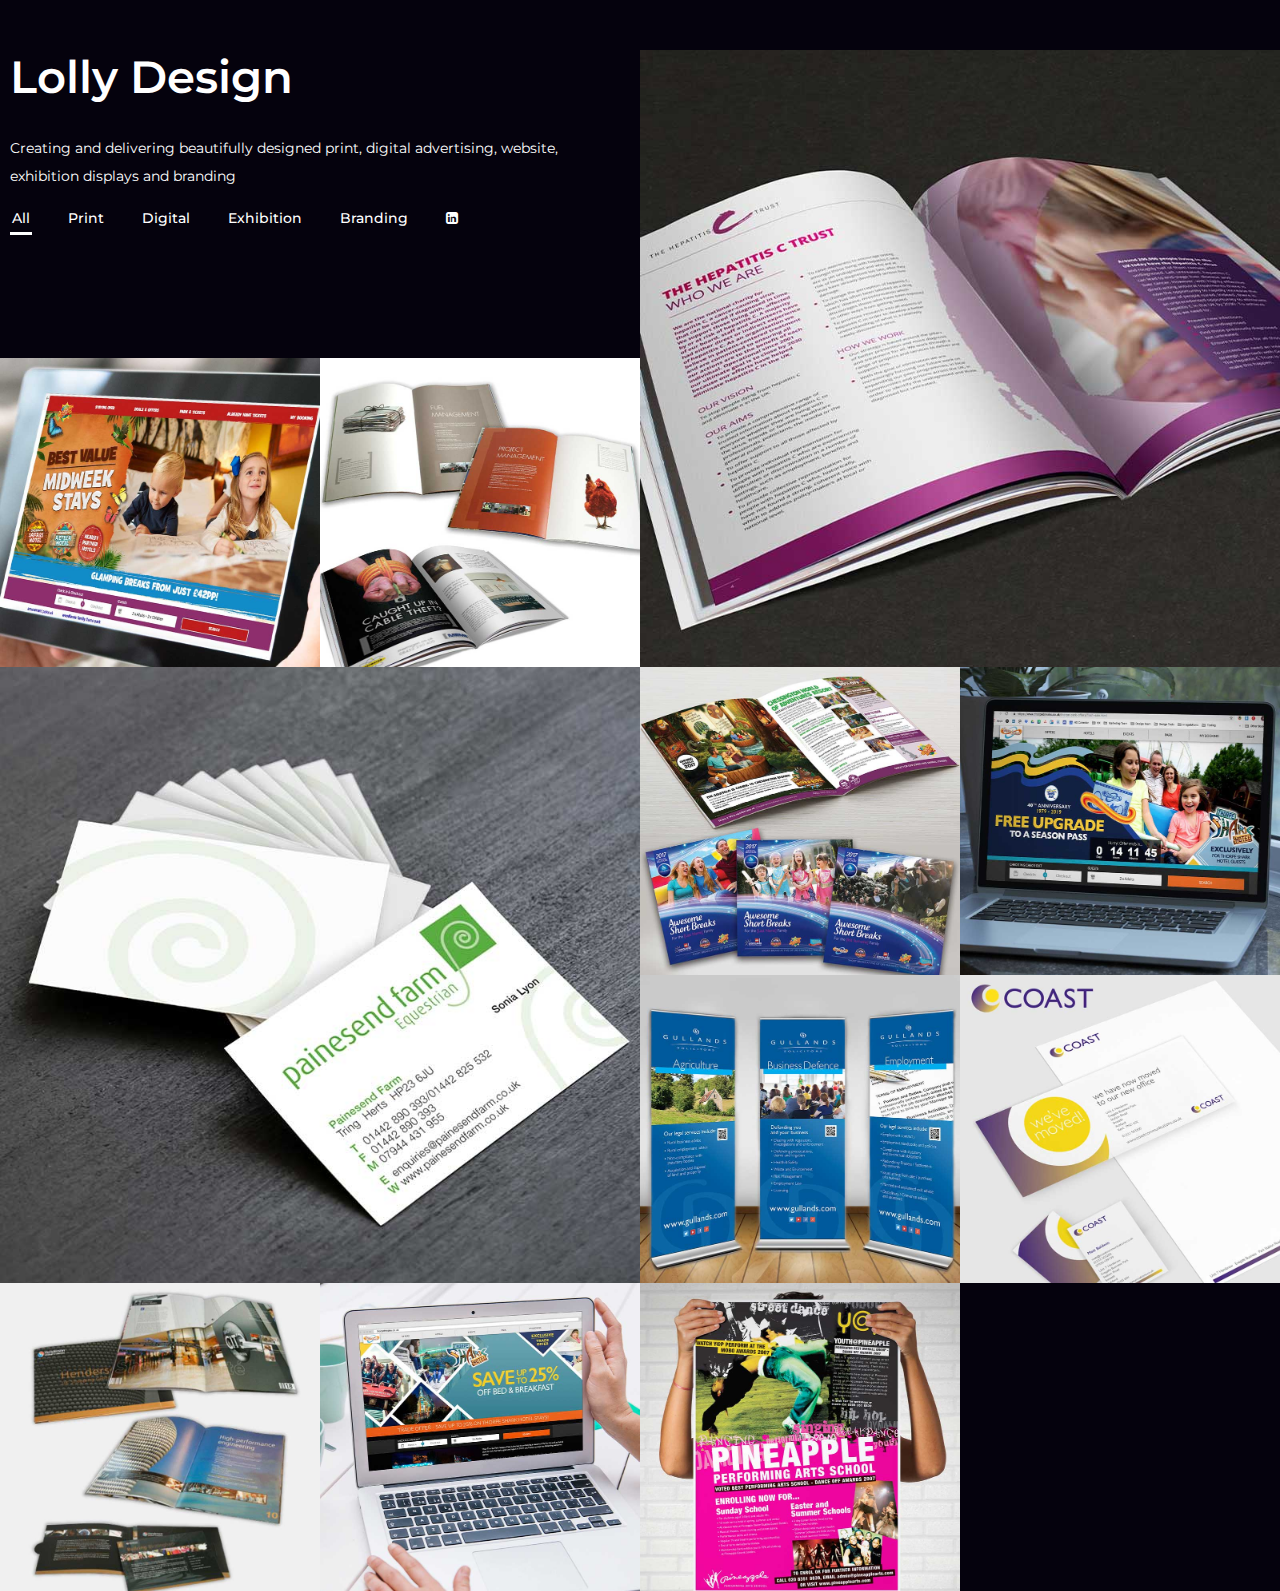
==== commit dc83f0b6: "Alter copy" ====
--- a/index.html
+++ b/index.html
@@ -1,12 +1,10 @@
 <html lang="en">
   <head>
-    <title>Laura Hersey</title>
+    <title>Lolly Design</title>
     <meta charset="UTF-8">
-    <meta name="description" content="Laura Hersey Porfolio HTML Template">
-    <meta name="keywords" content="laura hersey, porfolio, html">
+    <meta name="description" content="Lolly Design Porfolio HTML Template">
+    <meta name="keywords" content="llolly design, porfolio, html">
     <meta name="viewport" content="width=device-width, initial-scale=1.0">
-
-    <link href="img/favicon.ico" rel="shortcut icon">
 
     <link href="https://fonts.googleapis.com/css?family=Montserrat:400,400i,500,500i,600,600i,700,700i" rel="stylesheet">
 
@@ -92,9 +90,8 @@
       <div class="grid-sizer"></div>
       <div class="grid-item portfolio-item __big __wide" style="height: 308.25px; position: absolute; left: 0%; top: 0px;">
         <div class="portfolio-intro text-white">
-          <h2>Laura Hersey</h2>
-          <p>Providing design resource and creativity to businesses.</p>
-          <p>Digital and Print Design. Brand Identity. Website. Display Advertising. Social and Email Campaigns.</p>
+          <h2>Lolly Design</h2>
+          <p>Creating and delivering beautifully designed print, digital advertising, website, exhibition displays and branding</p>
             <ul class="portfolio-filter controls">
             <li class="control mixitup-control-active" data-filter="all">All</li>
             <li class="control" data-filter=".brochure">Print</li>
--- a/css/portfolio/style.css
+++ b/css/portfolio/style.css
@@ -654,7 +654,7 @@
 }
 
 .portfolio-intro {
-    padding: 0 60px 0
+    padding: 0 10px
 }
 
 .portfolio-intro h2 {
@@ -1285,10 +1285,6 @@
 }
 
 @media only screen and (max-width: 479px) {
-    .portfolio-intro {
-        padding:0 15px 80px
-    }
-
     .portfolio-item {
         width: 100%
     }
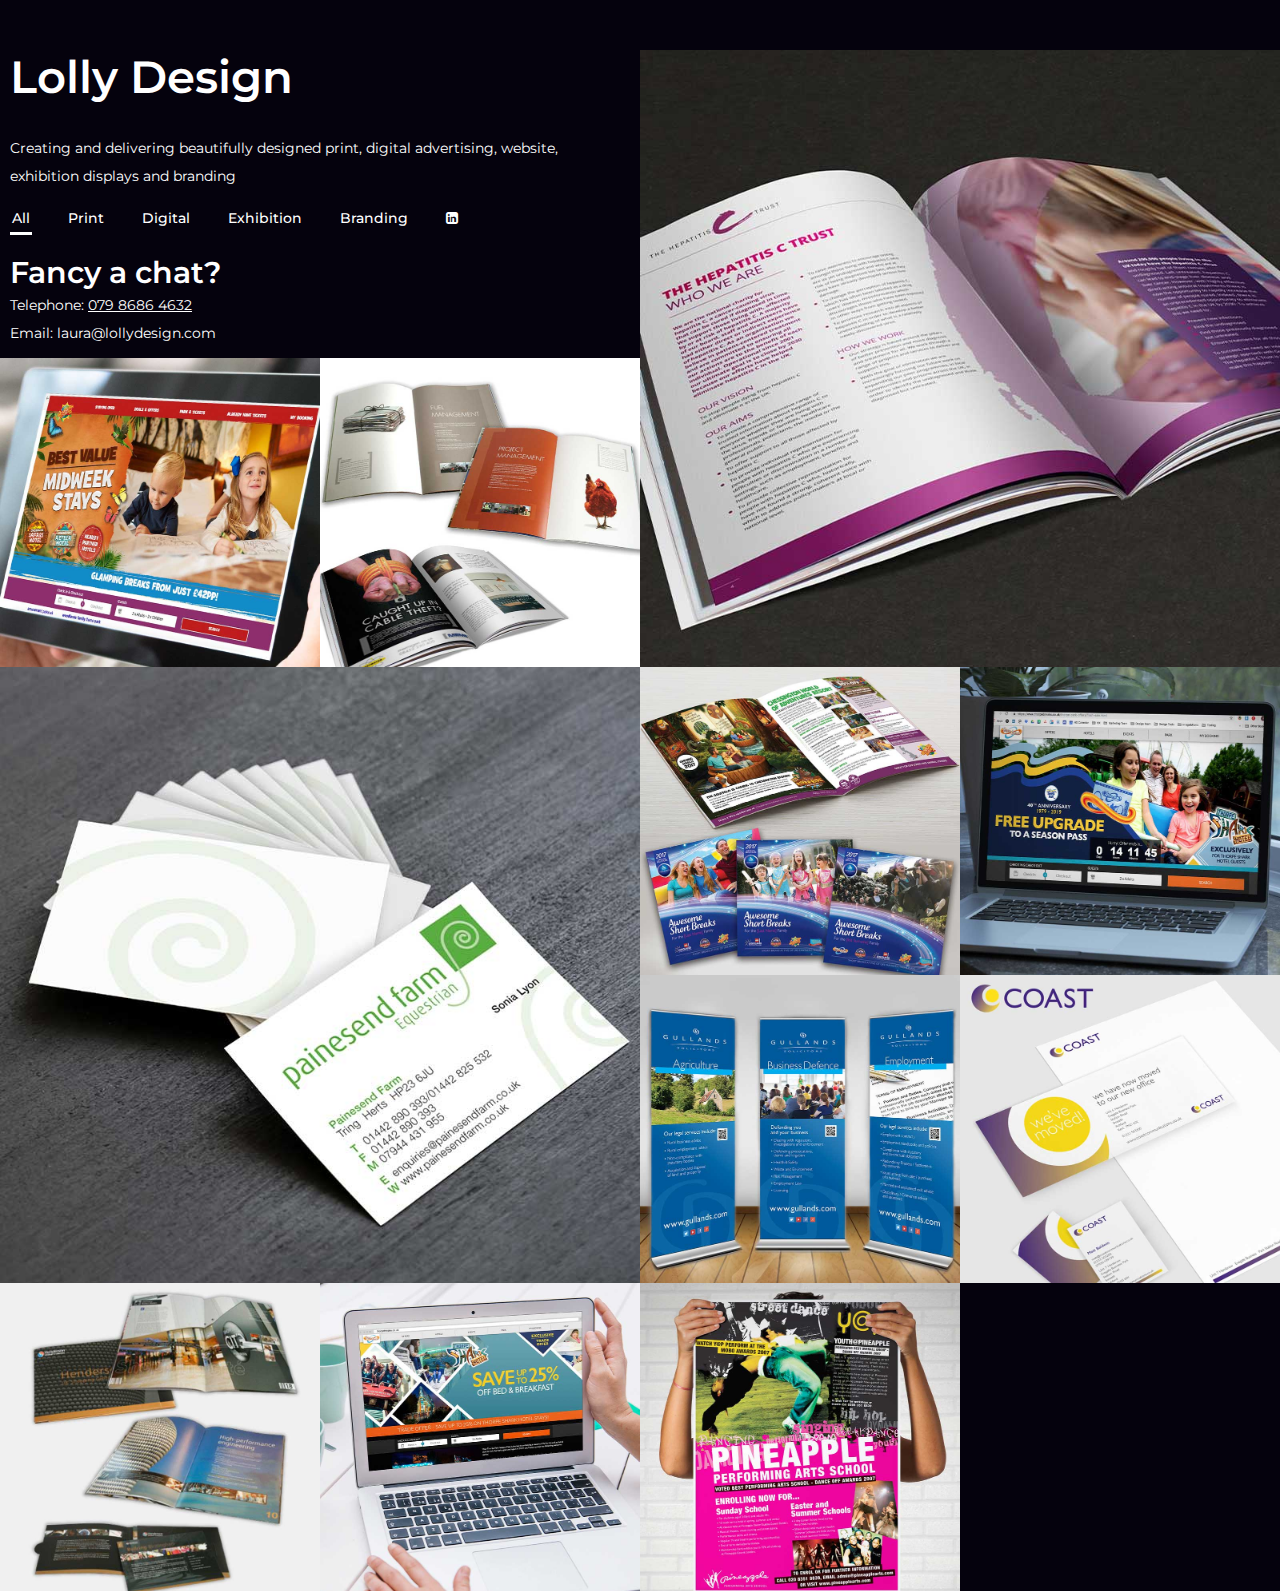
==== commit c757de56: "Add contact" ====
--- a/index.html
+++ b/index.html
@@ -92,7 +92,7 @@
         <div class="portfolio-intro text-white">
           <h2>Lolly Design</h2>
           <p>Creating and delivering beautifully designed print, digital advertising, website, exhibition displays and branding</p>
-            <ul class="portfolio-filter controls">
+          <ul class="portfolio-filter controls">
             <li class="control mixitup-control-active" data-filter="all">All</li>
             <li class="control" data-filter=".brochure">Print</li>
             <li class="control" data-filter=".digital">Digital</li>
@@ -100,6 +100,11 @@
             <li class="control" data-filter=".branding">Branding</li>
             <li><a href="https://www.linkedin.com/in/laurahersey/"><i class="fa fa-linkedin-square"></i></a></li>
           </ul>
+          <div class="contact-info">
+            <h3>Fancy a chat?</h3>
+            <p>Telephone: <a href="tel:07986864632">079 8686 4632</a></p>
+            <p>Email: laura@lollydesign.com</p>
+          </div>
         </div>
       </div>
       <span class="grid-item mix portfolio-item __big set-bg brochure" data-setbg="images/print-4.jpg" style="background-image: url('images/print-4.jpg'); height: 616.5px; position: absolute; left: 50%; top: 0px;"></span>
--- a/css/portfolio/style.css
+++ b/css/portfolio/style.css
@@ -68,6 +68,14 @@
 ul,ol {
     padding: 0;
     margin: 0
+}
+
+.contact-info p {
+    margin-bottom: 0;
+}
+
+.contact-info a {
+    text-decoration: underline;
 }
 
 .section-title {
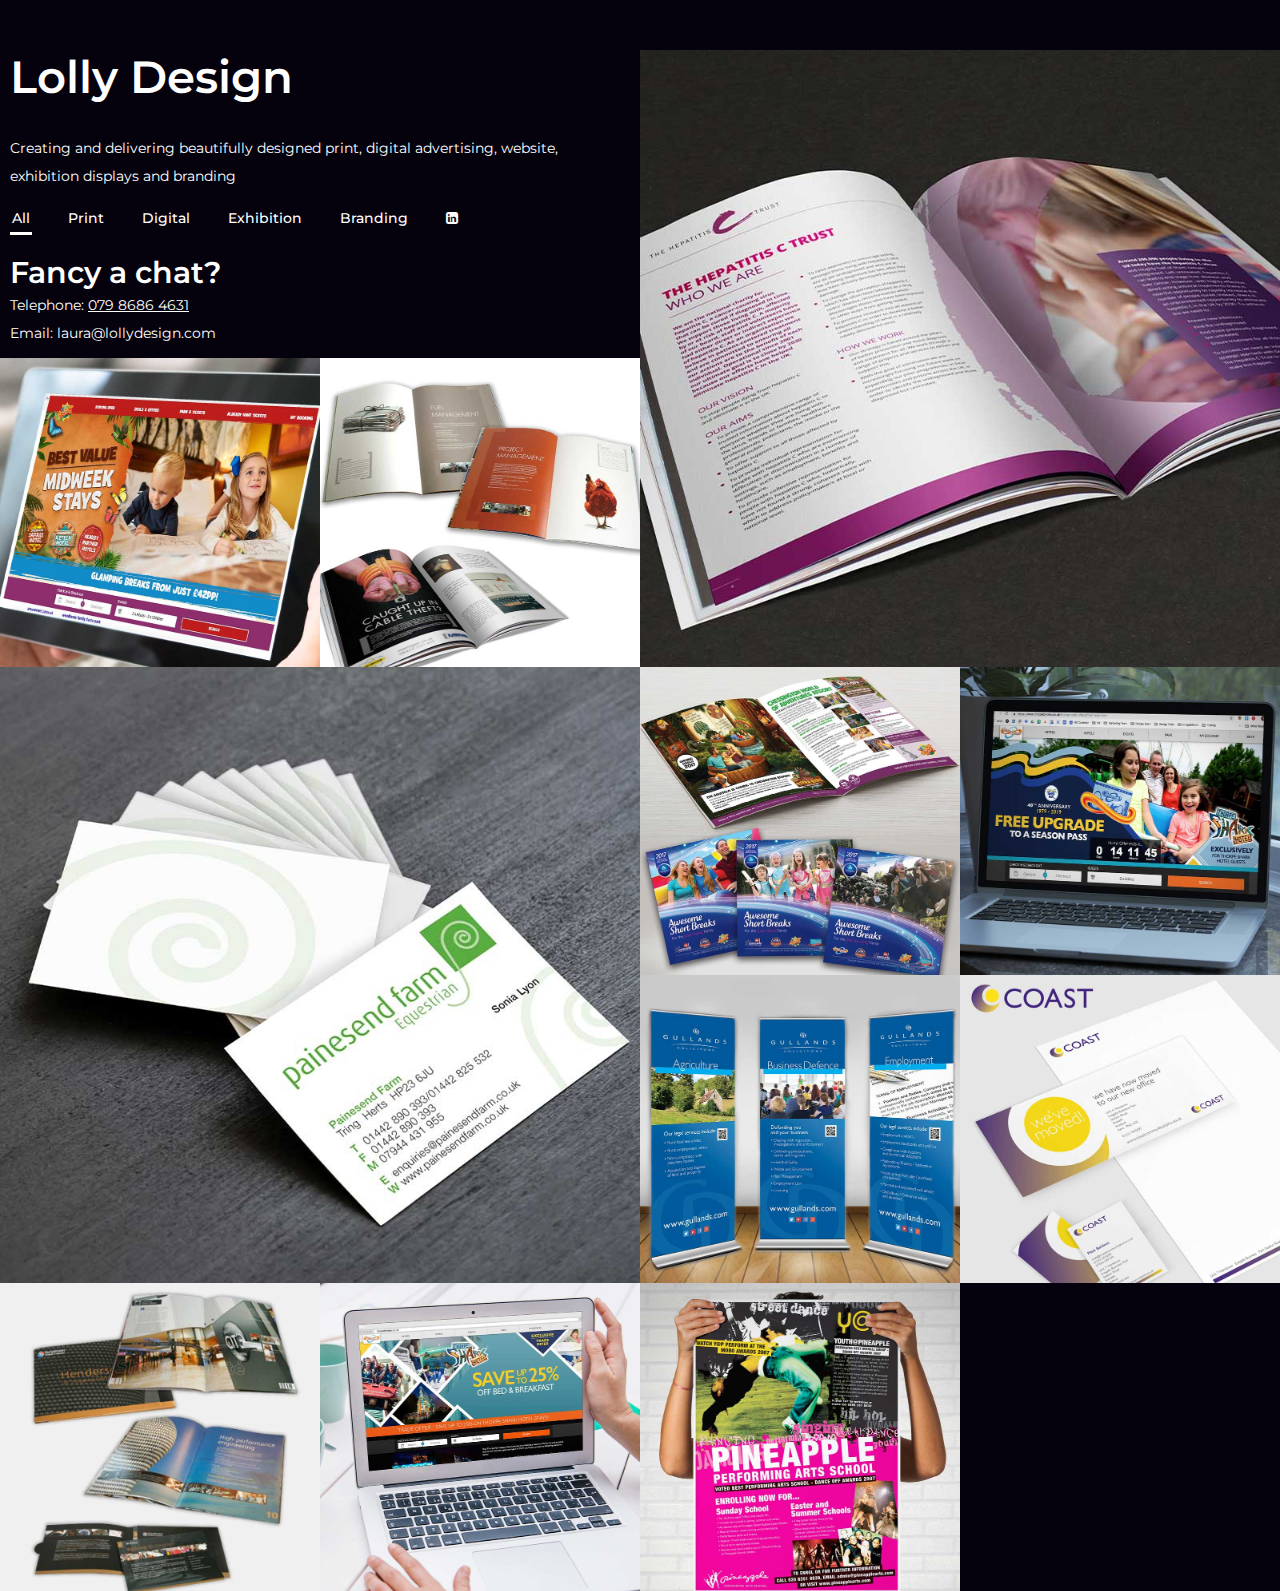
==== commit 59dbf963: "Alter number" ====
--- a/index.html
+++ b/index.html
@@ -102,7 +102,7 @@
           </ul>
           <div class="contact-info">
             <h3>Fancy a chat?</h3>
-            <p>Telephone: <a href="tel:07986864632">079 8686 4632</a></p>
+            <p>Telephone: <a href="tel:07986864632">079 8686 4631</a></p>
             <p>Email: laura@lollydesign.com</p>
           </div>
         </div>
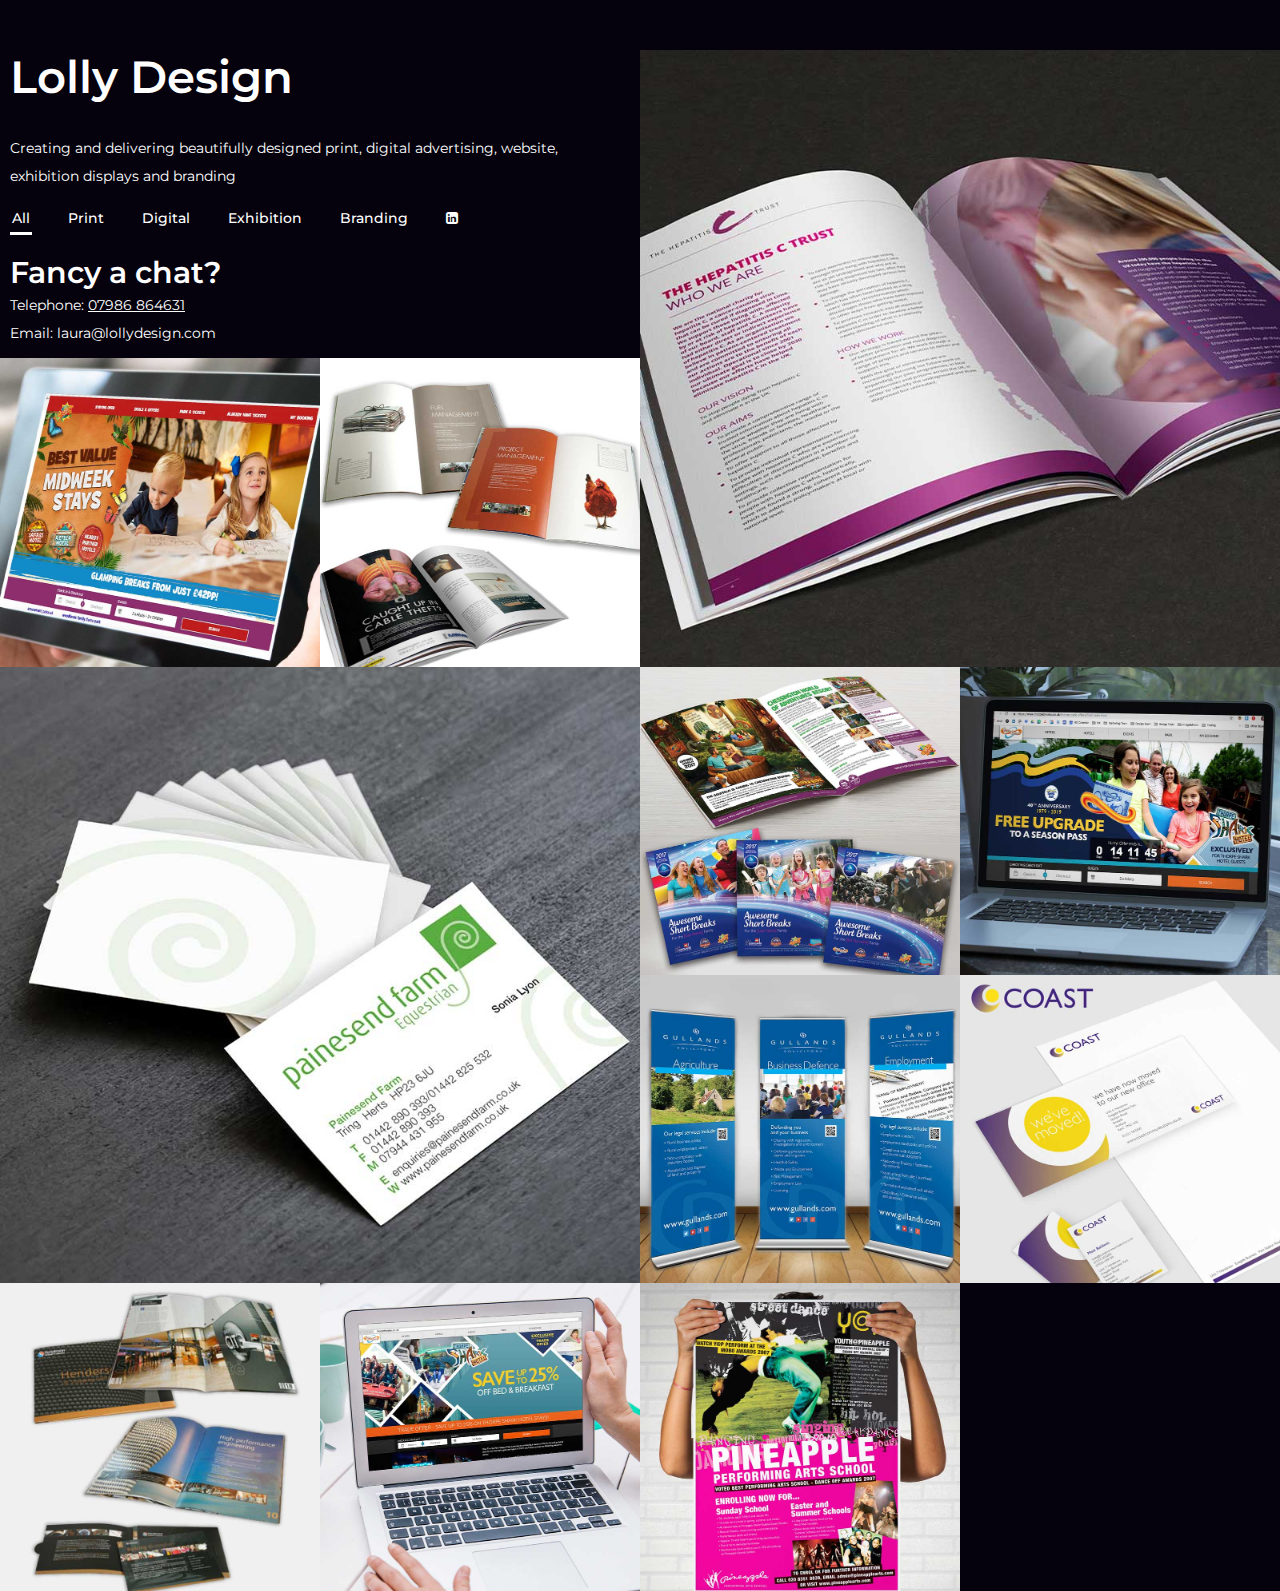
==== commit 23a3c1b5: "Reformat tel" ====
--- a/index.html
+++ b/index.html
@@ -102,7 +102,7 @@
           </ul>
           <div class="contact-info">
             <h3>Fancy a chat?</h3>
-            <p>Telephone: <a href="tel:07986864632">079 8686 4631</a></p>
+            <p>Telephone: <a href="tel:07986864631">07986 864631</a></p>
             <p>Email: laura@lollydesign.com</p>
           </div>
         </div>
